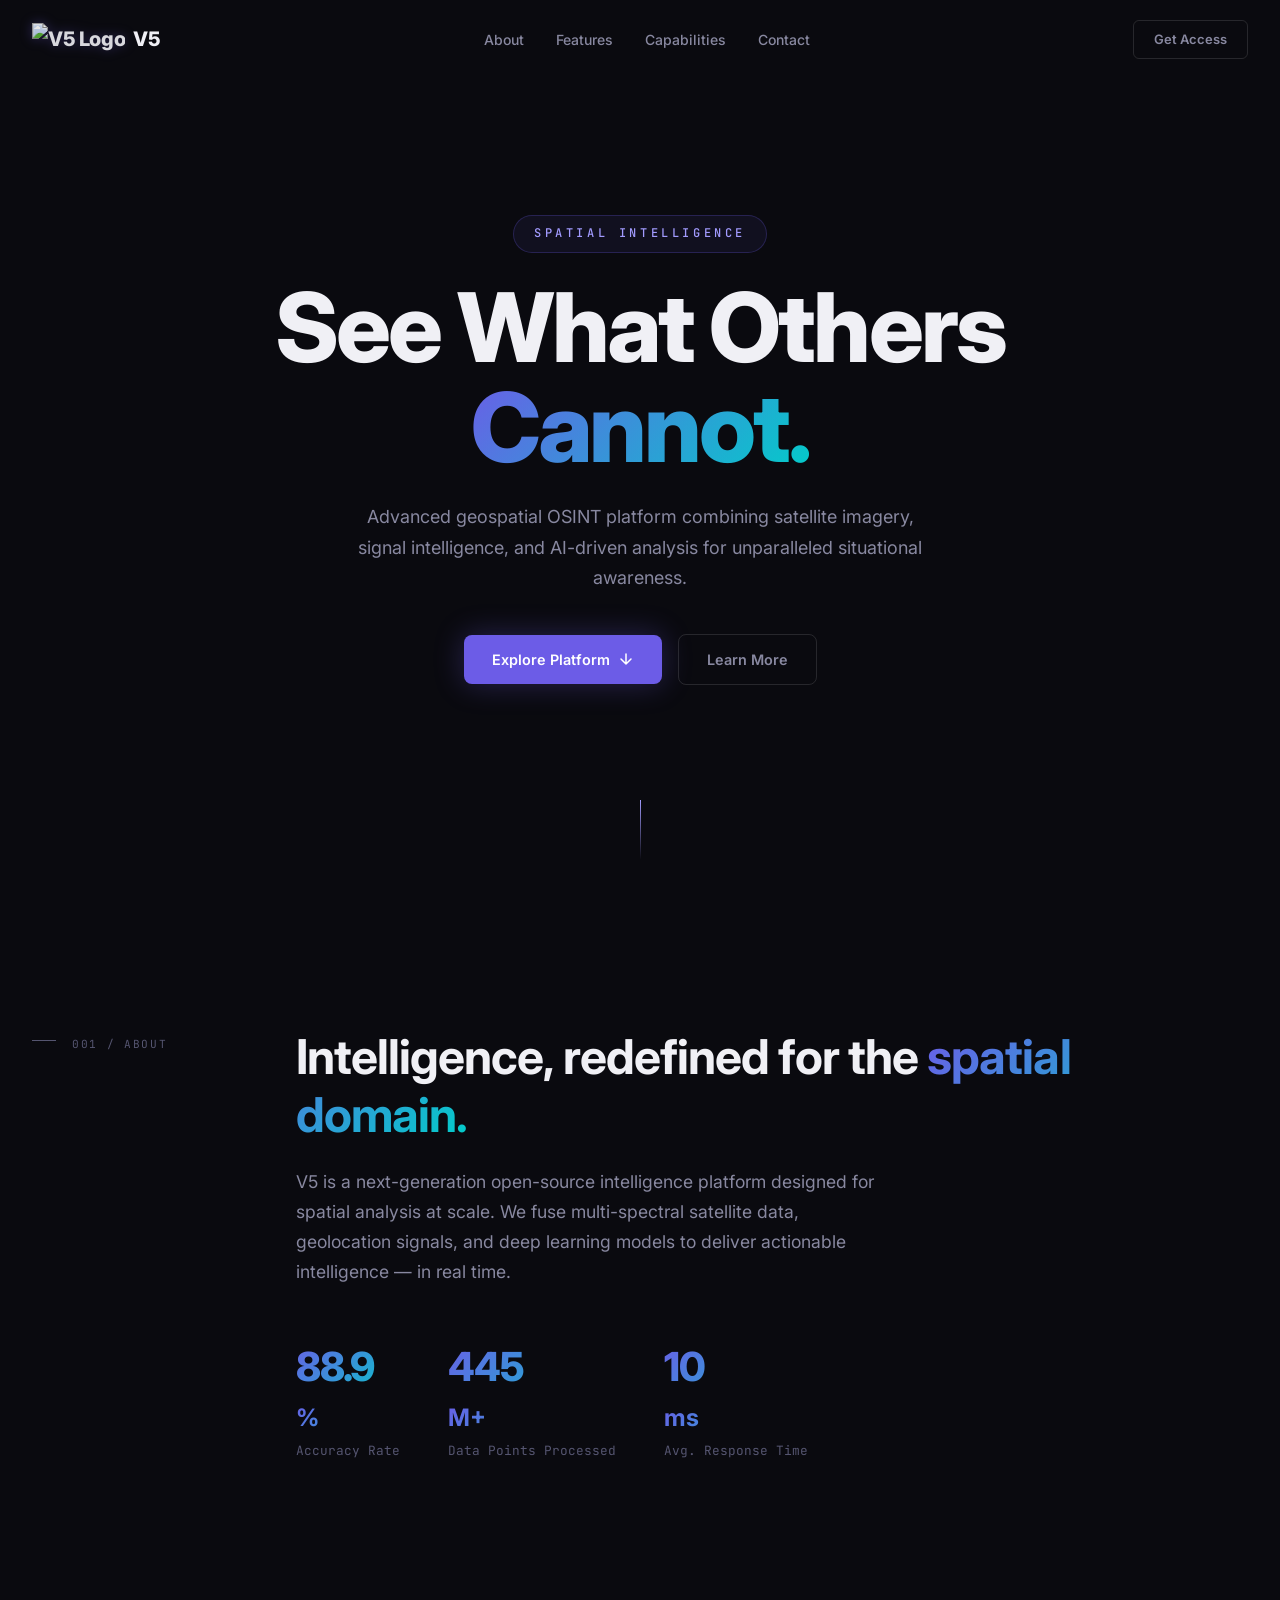
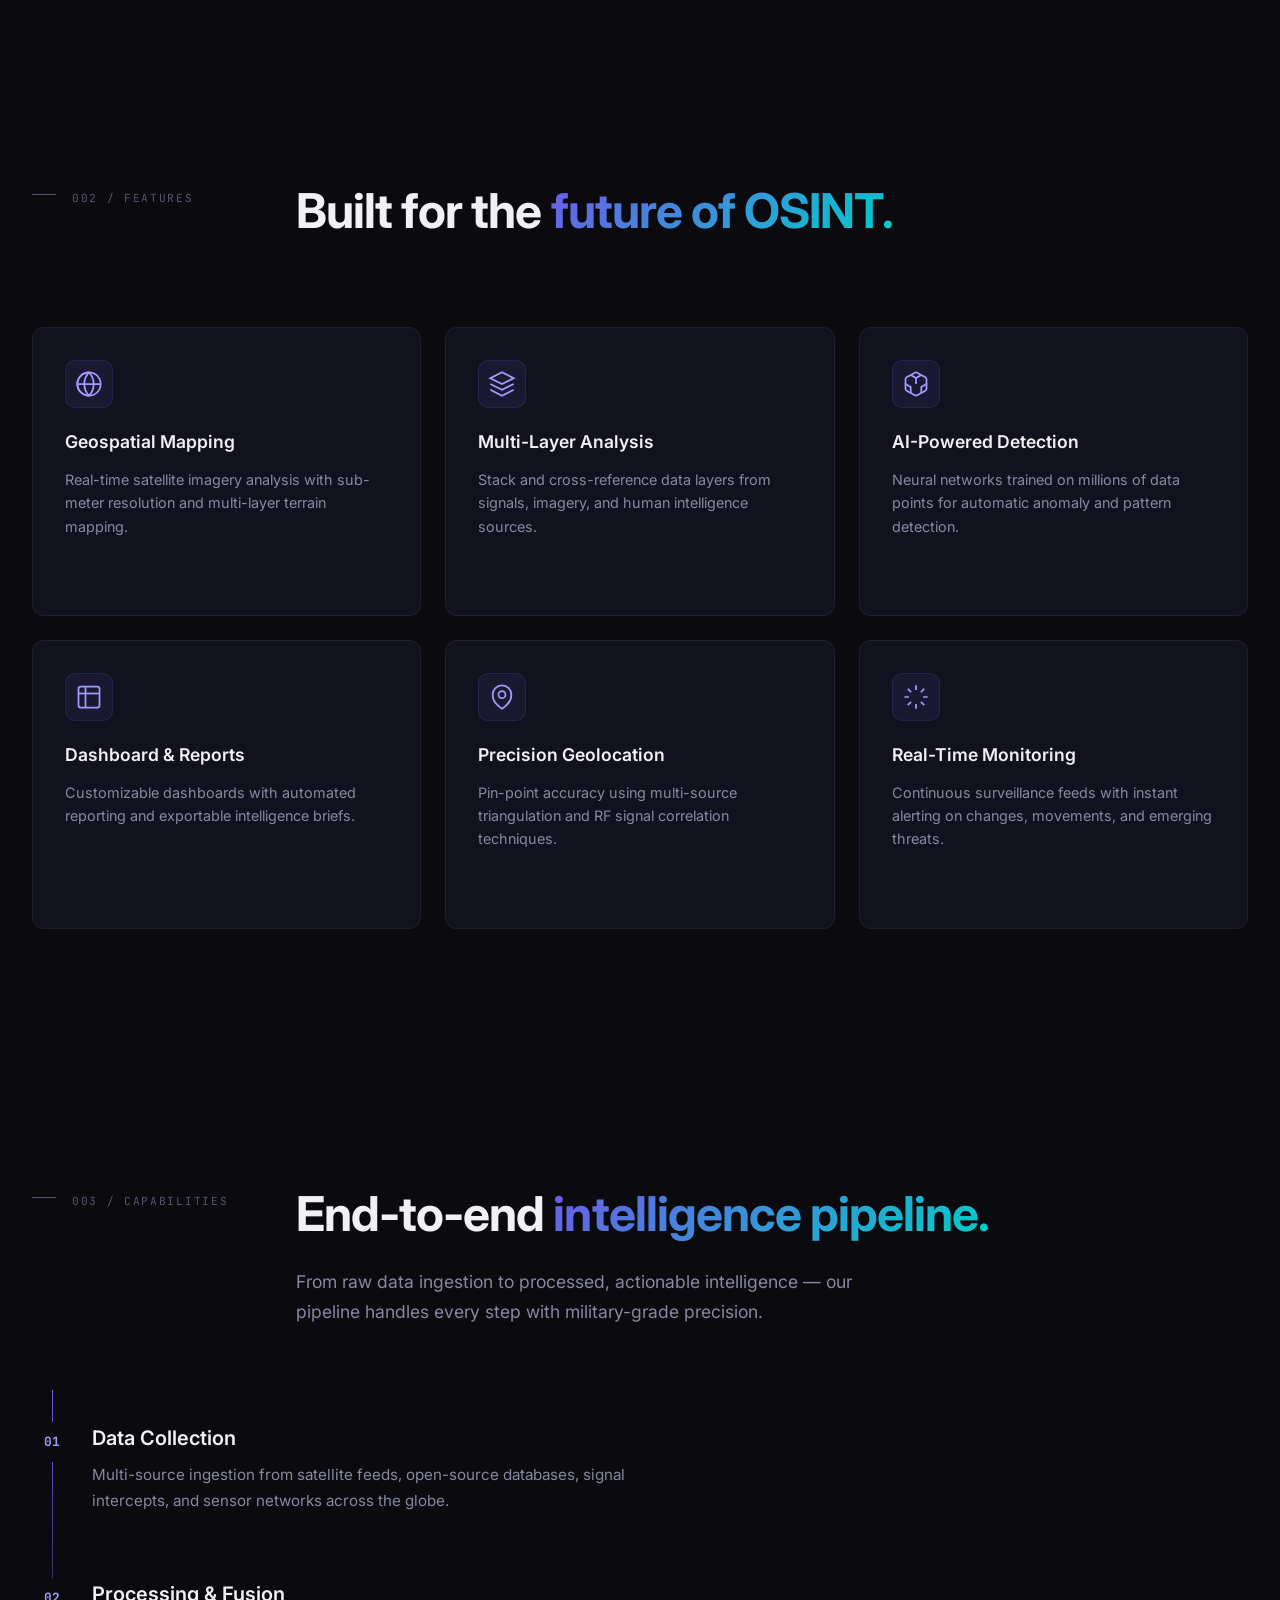
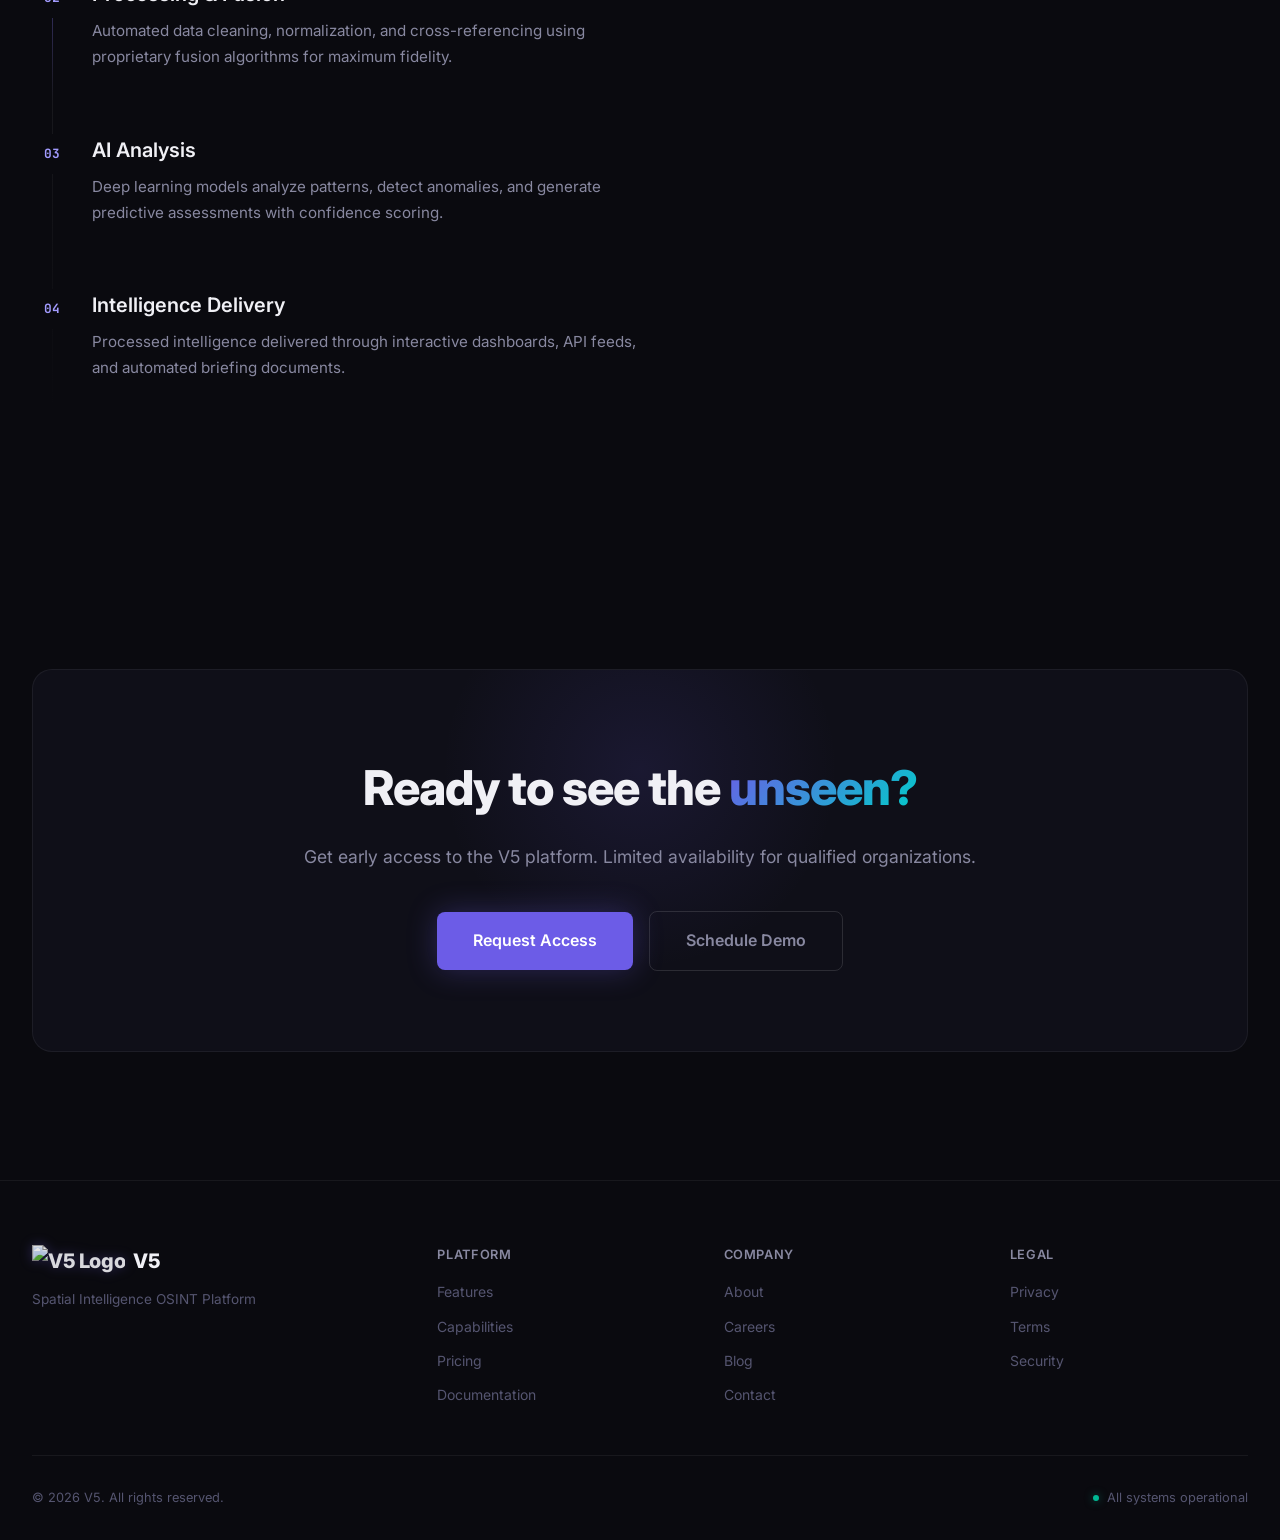
==== index.html @ b701ec05 "initial commit" ====
<!DOCTYPE html>
<html lang="en">
<head>
    <meta charset="UTF-8">
    <meta name="viewport" content="width=device-width, initial-scale=1.0">
    <title>V5 — Spatial Intelligence OSINT Platform</title>
    <link rel="icon" type="image/png" href="logo/Névtelen terv (1).png">
    <link rel="stylesheet" href="styles.css">
    <link href="https://fonts.googleapis.com/css2?family=Inter:wght@300;400;500;600;700;800;900&family=JetBrains+Mono:wght@400;500;700&display=swap" rel="stylesheet">
</head>
<body>
    <!-- Navigation -->
    <nav class="navbar" id="navbar">
        <div class="nav-container">
            <a href="#" class="nav-logo">
                <img src="logo/Névtelen terv (1).png" alt="V5 Logo" class="logo-img">
                <span class="logo-text">V5</span>
            </a>
            <ul class="nav-links">
                <li><a href="#about">About</a></li>
                <li><a href="#features">Features</a></li>
                <li><a href="#capabilities">Capabilities</a></li>
                <li><a href="#contact">Contact</a></li>
            </ul>
            <a href="#contact" class="nav-cta">Get Access</a>
            <button class="mobile-toggle" id="mobileToggle" aria-label="Toggle menu">
                <span></span>
                <span></span>
                <span></span>
            </button>
        </div>
    </nav>

    <!-- Hero Section — Full Viewport Video -->
    <section class="hero" id="hero">
        <div class="hero-video-wrapper">
            <video class="hero-video" autoplay muted loop playsinline>
                <source src="mainvideo/Névtelen terv (1).mp4" type="video/mp4">
            </video>
            <div class="hero-overlay"></div>
        </div>
        <div class="hero-content">
            <div class="hero-badge fade-up">SPATIAL INTELLIGENCE</div>
            <h1 class="hero-title fade-up delay-1">
                See What Others<br>
                <span class="gradient-text">Cannot.</span>
            </h1>
            <p class="hero-subtitle fade-up delay-2">
                Advanced geospatial OSINT platform combining satellite imagery,
                signal intelligence, and AI-driven analysis for unparalleled situational awareness.
            </p>
            <div class="hero-actions fade-up delay-3">
                <a href="#features" class="btn btn-primary">
                    <span>Explore Platform</span>
                    <svg width="16" height="16" viewBox="0 0 16 16" fill="none">
                        <path d="M8 3L8 13M8 13L13 8M8 13L3 8" stroke="currentColor" stroke-width="1.5" stroke-linecap="round" stroke-linejoin="round"/>
                    </svg>
                </a>
                <a href="#about" class="btn btn-ghost">Learn More</a>
            </div>
        </div>
        <div class="scroll-indicator fade-up delay-4">
            <div class="scroll-line"></div>
        </div>
    </section>

    <!-- About Section -->
    <section class="section section-about" id="about">
        <div class="container">
            <div class="section-grid">
                <div class="section-label reveal">
                    <span class="label-line"></span>
                    <span>001 / ABOUT</span>
                </div>
                <div class="section-content">
                    <h2 class="section-title reveal">
                        Intelligence, redefined for the <span class="gradient-text">spatial domain.</span>
                    </h2>
                    <p class="section-text reveal">
                        V5 is a next-generation open-source intelligence platform designed for
                        spatial analysis at scale. We fuse multi-spectral satellite data, geolocation
                        signals, and deep learning models to deliver actionable intelligence —
                        in real time.
                    </p>
                    <div class="stats-row reveal">
                        <div class="stat">
                            <span class="stat-number" data-count="99.7">0</span><span class="stat-suffix">%</span>
                            <span class="stat-label">Accuracy Rate</span>
                        </div>
                        <div class="stat">
                            <span class="stat-number" data-count="500">0</span><span class="stat-suffix">M+</span>
                            <span class="stat-label">Data Points Processed</span>
                        </div>
                        <div class="stat">
                            <span class="stat-number" data-count="12">0</span><span class="stat-suffix">ms</span>
                            <span class="stat-label">Avg. Response Time</span>
                        </div>
                    </div>
                </div>
            </div>
        </div>
    </section>

    <!-- Features Section -->
    <section class="section section-features" id="features">
        <div class="container">
            <div class="section-grid">
                <div class="section-label reveal">
                    <span class="label-line"></span>
                    <span>002 / FEATURES</span>
                </div>
                <div class="section-content">
                    <h2 class="section-title reveal">
                        Built for the <span class="gradient-text">future of OSINT.</span>
                    </h2>
                </div>
            </div>
            <div class="features-grid">
                <div class="feature-card reveal">
                    <div class="feature-icon">
                        <svg width="28" height="28" viewBox="0 0 24 24" fill="none" stroke="currentColor" stroke-width="1.5">
                            <circle cx="12" cy="12" r="10"/>
                            <path d="M12 2C6.5 2 2 6.5 2 12s4.5 10 10 10"/>
                            <path d="M2 12h20"/>
                            <path d="M12 2c2.5 2.5 4 6 4 10s-1.5 7.5-4 10"/>
                            <path d="M12 2c-2.5 2.5-4 6-4 10s1.5 7.5 4 10"/>
                        </svg>
                    </div>
                    <h3 class="feature-title">Geospatial Mapping</h3>
                    <p class="feature-desc">Real-time satellite imagery analysis with sub-meter resolution and multi-layer terrain mapping.</p>
                    <span class="feature-link">Learn more &rarr;</span>
                </div>
                <div class="feature-card reveal">
                    <div class="feature-icon">
                        <svg width="28" height="28" viewBox="0 0 24 24" fill="none" stroke="currentColor" stroke-width="1.5">
                            <path d="M12 2L2 7l10 5 10-5-10-5z"/>
                            <path d="M2 17l10 5 10-5"/>
                            <path d="M2 12l10 5 10-5"/>
                        </svg>
                    </div>
                    <h3 class="feature-title">Multi-Layer Analysis</h3>
                    <p class="feature-desc">Stack and cross-reference data layers from signals, imagery, and human intelligence sources.</p>
                    <span class="feature-link">Learn more &rarr;</span>
                </div>
                <div class="feature-card reveal">
                    <div class="feature-icon">
                        <svg width="28" height="28" viewBox="0 0 24 24" fill="none" stroke="currentColor" stroke-width="1.5">
                            <path d="M21 16V8a2 2 0 00-1-1.73l-7-4a2 2 0 00-2 0l-7 4A2 2 0 003 8v8a2 2 0 001 1.73l7 4a2 2 0 002 0l7-4A2 2 0 0021 16z"/>
                            <polyline points="7.5,4.21 12,6.81 16.5,4.21"/>
                            <polyline points="7.5,19.79 7.5,14.6 3,12"/>
                            <polyline points="21,12 16.5,14.6 16.5,19.79"/>
                            <line x1="12" y1="6.81" x2="12" y2="12"/>
                        </svg>
                    </div>
                    <h3 class="feature-title">AI-Powered Detection</h3>
                    <p class="feature-desc">Neural networks trained on millions of data points for automatic anomaly and pattern detection.</p>
                    <span class="feature-link">Learn more &rarr;</span>
                </div>
                <div class="feature-card reveal">
                    <div class="feature-icon">
                        <svg width="28" height="28" viewBox="0 0 24 24" fill="none" stroke="currentColor" stroke-width="1.5">
                            <rect x="3" y="3" width="18" height="18" rx="2"/>
                            <path d="M3 9h18"/>
                            <path d="M9 3v18"/>
                        </svg>
                    </div>
                    <h3 class="feature-title">Dashboard & Reports</h3>
                    <p class="feature-desc">Customizable dashboards with automated reporting and exportable intelligence briefs.</p>
                    <span class="feature-link">Learn more &rarr;</span>
                </div>
                <div class="feature-card reveal">
                    <div class="feature-icon">
                        <svg width="28" height="28" viewBox="0 0 24 24" fill="none" stroke="currentColor" stroke-width="1.5">
                            <path d="M12 22s-8-4.5-8-11.8A8 8 0 0112 2a8 8 0 018 8.2c0 7.3-8 11.8-8 11.8z"/>
                            <circle cx="12" cy="10" r="3"/>
                        </svg>
                    </div>
                    <h3 class="feature-title">Precision Geolocation</h3>
                    <p class="feature-desc">Pin-point accuracy using multi-source triangulation and RF signal correlation techniques.</p>
                    <span class="feature-link">Learn more &rarr;</span>
                </div>
                <div class="feature-card reveal">
                    <div class="feature-icon">
                        <svg width="28" height="28" viewBox="0 0 24 24" fill="none" stroke="currentColor" stroke-width="1.5">
                            <path d="M12 2v4M12 18v4M4.93 4.93l2.83 2.83M16.24 16.24l2.83 2.83M2 12h4M18 12h4M4.93 19.07l2.83-2.83M16.24 7.76l2.83-2.83"/>
                        </svg>
                    </div>
                    <h3 class="feature-title">Real-Time Monitoring</h3>
                    <p class="feature-desc">Continuous surveillance feeds with instant alerting on changes, movements, and emerging threats.</p>
                    <span class="feature-link">Learn more &rarr;</span>
                </div>
            </div>
        </div>
    </section>

    <!-- Capabilities Section -->
    <section class="section section-capabilities" id="capabilities">
        <div class="container">
            <div class="section-grid">
                <div class="section-label reveal">
                    <span class="label-line"></span>
                    <span>003 / CAPABILITIES</span>
                </div>
                <div class="section-content">
                    <h2 class="section-title reveal">
                        End-to-end <span class="gradient-text">intelligence pipeline.</span>
                    </h2>
                    <p class="section-text reveal">
                        From raw data ingestion to processed, actionable intelligence — our pipeline
                        handles every step with military-grade precision.
                    </p>
                </div>
            </div>
            <div class="timeline">
                <div class="timeline-item reveal">
                    <div class="timeline-marker">
                        <span class="timeline-number">01</span>
                    </div>
                    <div class="timeline-content">
                        <h3>Data Collection</h3>
                        <p>Multi-source ingestion from satellite feeds, open-source databases, signal intercepts, and sensor networks across the globe.</p>
                    </div>
                </div>
                <div class="timeline-item reveal">
                    <div class="timeline-marker">
                        <span class="timeline-number">02</span>
                    </div>
                    <div class="timeline-content">
                        <h3>Processing & Fusion</h3>
                        <p>Automated data cleaning, normalization, and cross-referencing using proprietary fusion algorithms for maximum fidelity.</p>
                    </div>
                </div>
                <div class="timeline-item reveal">
                    <div class="timeline-marker">
                        <span class="timeline-number">03</span>
                    </div>
                    <div class="timeline-content">
                        <h3>AI Analysis</h3>
                        <p>Deep learning models analyze patterns, detect anomalies, and generate predictive assessments with confidence scoring.</p>
                    </div>
                </div>
                <div class="timeline-item reveal">
                    <div class="timeline-marker">
                        <span class="timeline-number">04</span>
                    </div>
                    <div class="timeline-content">
                        <h3>Intelligence Delivery</h3>
                        <p>Processed intelligence delivered through interactive dashboards, API feeds, and automated briefing documents.</p>
                    </div>
                </div>
            </div>
        </div>
    </section>

    <!-- CTA / Contact Section -->
    <section class="section section-contact" id="contact">
        <div class="container">
            <div class="cta-block reveal">
                <div class="cta-glow"></div>
                <h2 class="cta-title">Ready to see the <span class="gradient-text">unseen?</span></h2>
                <p class="cta-text">
                    Get early access to the V5 platform. Limited availability for qualified organizations.
                </p>
                <div class="cta-actions">
                    <a href="#" class="btn btn-primary btn-lg">Request Access</a>
                    <a href="#" class="btn btn-ghost btn-lg">Schedule Demo</a>
                </div>
            </div>
        </div>
    </section>

    <!-- Footer -->
    <footer class="footer">
        <div class="container">
            <div class="footer-grid">
                <div class="footer-brand">
                    <a href="#" class="nav-logo">
                        <img src="logo/Névtelen terv (1).png" alt="V5 Logo" class="logo-img">
                        <span class="logo-text">V5</span>
                    </a>
                    <p class="footer-tagline">Spatial Intelligence OSINT Platform</p>
                </div>
                <div class="footer-links">
                    <h4>Platform</h4>
                    <a href="#">Features</a>
                    <a href="#">Capabilities</a>
                    <a href="#">Pricing</a>
                    <a href="#">Documentation</a>
                </div>
                <div class="footer-links">
                    <h4>Company</h4>
                    <a href="#">About</a>
                    <a href="#">Careers</a>
                    <a href="#">Blog</a>
                    <a href="#">Contact</a>
                </div>
                <div class="footer-links">
                    <h4>Legal</h4>
                    <a href="#">Privacy</a>
                    <a href="#">Terms</a>
                    <a href="#">Security</a>
                </div>
            </div>
            <div class="footer-bottom">
                <span>&copy; 2026 V5. All rights reserved.</span>
                <span class="footer-status">
                    <span class="status-dot"></span>
                    All systems operational
                </span>
            </div>
        </div>
    </footer>

    <script src="script.js"></script>
</body>
</html>
---- styles.css ----
/* ===== RESET & BASE ===== */
*, *::before, *::after {
    margin: 0;
    padding: 0;
    box-sizing: border-box;
}

:root {
    --bg-primary: #0a0a0f;
    --bg-secondary: #0f0f18;
    --bg-card: #12121e;
    --bg-card-hover: #181828;
    --border: rgba(255, 255, 255, 0.06);
    --border-hover: rgba(255, 255, 255, 0.12);
    --text-primary: #f0f0f5;
    --text-secondary: #8888a0;
    --text-muted: #555570;
    --accent: #6c5ce7;
    --accent-light: #a29bfe;
    --accent-glow: rgba(108, 92, 231, 0.3);
    --gradient: linear-gradient(135deg, #6c5ce7, #00cec9, #6c5ce7);
    --font-main: 'Inter', -apple-system, BlinkMacSystemFont, sans-serif;
    --font-mono: 'JetBrains Mono', monospace;
    --ease-out: cubic-bezier(0.16, 1, 0.3, 1);
    --ease-spring: cubic-bezier(0.34, 1.56, 0.64, 1);
}

html {
    scroll-behavior: smooth;
    font-size: 16px;
    -webkit-font-smoothing: antialiased;
    -moz-osx-font-smoothing: grayscale;
}

body {
    font-family: var(--font-main);
    background: var(--bg-primary);
    color: var(--text-primary);
    overflow-x: hidden;
    line-height: 1.6;
}

a {
    color: inherit;
    text-decoration: none;
}

/* ===== NAVIGATION ===== */
.navbar {
    position: fixed;
    top: 0;
    left: 0;
    right: 0;
    z-index: 1000;
    padding: 1.25rem 0;
    transition: all 0.4s var(--ease-out);
}

.navbar.scrolled {
    background: rgba(10, 10, 15, 0.85);
    backdrop-filter: blur(20px);
    -webkit-backdrop-filter: blur(20px);
    border-bottom: 1px solid var(--border);
    padding: 0.75rem 0;
}

.nav-container {
    max-width: 1280px;
    margin: 0 auto;
    padding: 0 2rem;
    display: flex;
    align-items: center;
    justify-content: space-between;
}

.nav-logo {
    display: flex;
    align-items: center;
    gap: 0.5rem;
    font-weight: 800;
    font-size: 1.25rem;
    letter-spacing: -0.02em;
}

.logo-img {
    height: 32px;
    width: auto;
    filter: brightness(0.9) drop-shadow(0 0 6px var(--accent-glow));
    transition: filter 0.3s ease;
}

.nav-logo:hover .logo-img {
    filter: brightness(1.1) drop-shadow(0 0 12px var(--accent-glow));
}

.nav-links {
    display: flex;
    list-style: none;
    gap: 2rem;
}

.nav-links a {
    font-size: 0.875rem;
    color: var(--text-secondary);
    font-weight: 500;
    transition: color 0.3s;
    position: relative;
}

.nav-links a::after {
    content: '';
    position: absolute;
    bottom: -4px;
    left: 0;
    width: 0;
    height: 1px;
    background: var(--accent-light);
    transition: width 0.3s var(--ease-out);
}

.nav-links a:hover {
    color: var(--text-primary);
}

.nav-links a:hover::after {
    width: 100%;
}

.nav-cta {
    font-size: 0.8125rem;
    font-weight: 600;
    padding: 0.5rem 1.25rem;
    border: 1px solid var(--border-hover);
    border-radius: 6px;
    transition: all 0.3s;
    color: var(--text-secondary);
}

.nav-cta:hover {
    border-color: var(--accent);
    color: var(--text-primary);
    box-shadow: 0 0 20px var(--accent-glow);
}

.mobile-toggle {
    display: none;
    flex-direction: column;
    gap: 5px;
    background: none;
    border: none;
    cursor: pointer;
    padding: 4px;
}

.mobile-toggle span {
    display: block;
    width: 22px;
    height: 1.5px;
    background: var(--text-secondary);
    transition: all 0.3s;
}

/* ===== HERO ===== */
.hero {
    position: relative;
    width: 100%;
    height: 100vh;
    display: flex;
    align-items: center;
    justify-content: center;
    overflow: hidden;
}

.hero-video-wrapper {
    position: absolute;
    inset: 0;
    z-index: 0;
}

.hero-video {
    width: 100%;
    height: 100%;
    object-fit: cover;
}

.hero-overlay {
    position: absolute;
    inset: 0;
    background:
        linear-gradient(180deg, rgba(10, 10, 15, 0.3) 0%, rgba(10, 10, 15, 0.1) 40%, rgba(10, 10, 15, 0.6) 80%, rgba(10, 10, 15, 1) 100%),
        radial-gradient(ellipse at center, transparent 0%, rgba(10, 10, 15, 0.4) 100%);
}

.hero-content {
    position: relative;
    z-index: 2;
    text-align: center;
    max-width: 820px;
    padding: 0 2rem;
}

.hero-badge {
    display: inline-block;
    font-family: var(--font-mono);
    font-size: 0.75rem;
    font-weight: 500;
    letter-spacing: 0.3em;
    color: var(--accent-light);
    padding: 0.5rem 1.25rem;
    border: 1px solid rgba(108, 92, 231, 0.25);
    border-radius: 100px;
    margin-bottom: 1.5rem;
    background: rgba(108, 92, 231, 0.08);
}

.hero-title {
    font-size: clamp(3rem, 8vw, 6rem);
    font-weight: 800;
    letter-spacing: -0.03em;
    line-height: 1.05;
    margin-bottom: 1.5rem;
}

.gradient-text {
    background: var(--gradient);
    background-size: 200% 200%;
    -webkit-background-clip: text;
    -webkit-text-fill-color: transparent;
    background-clip: text;
    animation: gradientShift 6s ease-in-out infinite;
}

@keyframes gradientShift {
    0%, 100% { background-position: 0% 50%; }
    50% { background-position: 100% 50%; }
}

.hero-subtitle {
    font-size: 1.125rem;
    color: var(--text-secondary);
    max-width: 580px;
    margin: 0 auto 2.5rem;
    line-height: 1.7;
}

.hero-actions {
    display: flex;
    align-items: center;
    justify-content: center;
    gap: 1rem;
}

/* ===== BUTTONS ===== */
.btn {
    display: inline-flex;
    align-items: center;
    gap: 0.5rem;
    font-family: var(--font-main);
    font-size: 0.9rem;
    font-weight: 600;
    padding: 0.8rem 1.75rem;
    border-radius: 8px;
    transition: all 0.3s var(--ease-out);
    cursor: pointer;
    border: none;
}

.btn-primary {
    background: var(--accent);
    color: #fff;
    box-shadow: 0 0 30px var(--accent-glow);
}

.btn-primary:hover {
    background: #7c6df7;
    transform: translateY(-2px);
    box-shadow: 0 0 50px var(--accent-glow), 0 10px 30px rgba(108, 92, 231, 0.2);
}

.btn-ghost {
    background: transparent;
    color: var(--text-secondary);
    border: 1px solid var(--border-hover);
}

.btn-ghost:hover {
    color: var(--text-primary);
    border-color: rgba(255, 255, 255, 0.25);
    background: rgba(255, 255, 255, 0.03);
}

.btn-lg {
    padding: 1rem 2.25rem;
    font-size: 1rem;
}

/* ===== SCROLL INDICATOR ===== */
.scroll-indicator {
    position: absolute;
    bottom: 2.5rem;
    left: 50%;
    transform: translateX(-50%);
    z-index: 2;
}

.scroll-line {
    width: 1px;
    height: 60px;
    background: linear-gradient(to bottom, var(--accent-light), transparent);
    animation: scrollPulse 2s ease-in-out infinite;
}

@keyframes scrollPulse {
    0%, 100% { opacity: 1; transform: scaleY(1); }
    50% { opacity: 0.4; transform: scaleY(0.6); }
}

/* ===== SECTIONS ===== */
.section {
    padding: 8rem 0;
    position: relative;
}

.container {
    max-width: 1280px;
    margin: 0 auto;
    padding: 0 2rem;
}

.section-grid {
    display: grid;
    grid-template-columns: 200px 1fr;
    gap: 4rem;
    margin-bottom: 4rem;
}

.section-label {
    font-family: var(--font-mono);
    font-size: 0.7rem;
    letter-spacing: 0.15em;
    color: var(--text-muted);
    display: flex;
    align-items: flex-start;
    gap: 1rem;
    padding-top: 0.5rem;
}

.label-line {
    display: block;
    width: 24px;
    height: 1px;
    background: var(--text-muted);
    margin-top: 0.4em;
}

.section-title {
    font-size: clamp(2rem, 4vw, 3rem);
    font-weight: 700;
    letter-spacing: -0.02em;
    line-height: 1.2;
    margin-bottom: 1.5rem;
}

.section-text {
    font-size: 1.1rem;
    color: var(--text-secondary);
    max-width: 600px;
    line-height: 1.7;
}

/* ===== STATS ===== */
.stats-row {
    display: flex;
    gap: 3rem;
    margin-top: 3rem;
}

.stat {
    display: flex;
    flex-direction: column;
}

.stat-number {
    font-size: 2.5rem;
    font-weight: 800;
    letter-spacing: -0.03em;
    background: var(--gradient);
    background-size: 200% 200%;
    -webkit-background-clip: text;
    -webkit-text-fill-color: transparent;
    background-clip: text;
    animation: gradientShift 6s ease-in-out infinite;
}

.stat-suffix {
    font-size: 1.5rem;
    font-weight: 700;
    background: var(--gradient);
    background-size: 200% 200%;
    -webkit-background-clip: text;
    -webkit-text-fill-color: transparent;
    background-clip: text;
    animation: gradientShift 6s ease-in-out infinite;
}

.stat-label {
    font-size: 0.8rem;
    color: var(--text-muted);
    font-family: var(--font-mono);
    margin-top: 0.25rem;
}

/* ===== FEATURES GRID ===== */
.features-grid {
    display: grid;
    grid-template-columns: repeat(3, 1fr);
    gap: 1.5rem;
}

.feature-card {
    background: var(--bg-card);
    border: 1px solid var(--border);
    border-radius: 12px;
    padding: 2rem;
    transition: all 0.4s var(--ease-out);
    position: relative;
    overflow: hidden;
}

.feature-card::before {
    content: '';
    position: absolute;
    top: 0;
    left: 0;
    right: 0;
    height: 1px;
    background: linear-gradient(90deg, transparent, var(--accent-light), transparent);
    opacity: 0;
    transition: opacity 0.4s;
}

.feature-card:hover {
    background: var(--bg-card-hover);
    border-color: var(--border-hover);
    transform: translateY(-4px);
}

.feature-card:hover::before {
    opacity: 0.5;
}

.feature-icon {
    width: 48px;
    height: 48px;
    display: flex;
    align-items: center;
    justify-content: center;
    border-radius: 10px;
    background: rgba(108, 92, 231, 0.1);
    border: 1px solid rgba(108, 92, 231, 0.15);
    color: var(--accent-light);
    margin-bottom: 1.25rem;
}

.feature-title {
    font-size: 1.1rem;
    font-weight: 600;
    margin-bottom: 0.75rem;
}

.feature-desc {
    font-size: 0.9rem;
    color: var(--text-secondary);
    line-height: 1.6;
    margin-bottom: 1.25rem;
}

.feature-link {
    font-size: 0.8rem;
    color: var(--accent-light);
    font-weight: 500;
    opacity: 0;
    transform: translateX(-8px);
    transition: all 0.3s var(--ease-out);
}

.feature-card:hover .feature-link {
    opacity: 1;
    transform: translateX(0);
}

/* ===== TIMELINE ===== */
.timeline {
    display: flex;
    flex-direction: column;
    gap: 0;
    position: relative;
    padding-left: 60px;
}

.timeline::before {
    content: '';
    position: absolute;
    left: 20px;
    top: 0;
    bottom: 0;
    width: 1px;
    background: linear-gradient(to bottom, var(--accent), var(--border), transparent);
}

.timeline-item {
    display: flex;
    gap: 2rem;
    padding: 2rem 0;
    position: relative;
}

.timeline-marker {
    position: absolute;
    left: -60px;
    top: 2rem;
    width: 40px;
    height: 40px;
    display: flex;
    align-items: center;
    justify-content: center;
    background: var(--bg-primary);
    z-index: 1;
}

.timeline-number {
    font-family: var(--font-mono);
    font-size: 0.8rem;
    font-weight: 700;
    color: var(--accent-light);
}

.timeline-content h3 {
    font-size: 1.25rem;
    font-weight: 600;
    margin-bottom: 0.5rem;
}

.timeline-content p {
    color: var(--text-secondary);
    font-size: 0.95rem;
    line-height: 1.7;
    max-width: 550px;
}

/* ===== CTA BLOCK ===== */
.cta-block {
    position: relative;
    text-align: center;
    padding: 5rem 3rem;
    border: 1px solid var(--border);
    border-radius: 20px;
    background: var(--bg-secondary);
    overflow: hidden;
}

.cta-glow {
    position: absolute;
    top: -100px;
    left: 50%;
    transform: translateX(-50%);
    width: 400px;
    height: 400px;
    background: radial-gradient(circle, var(--accent-glow), transparent 70%);
    opacity: 0.4;
    pointer-events: none;
}

.cta-title {
    font-size: clamp(2rem, 4vw, 3rem);
    font-weight: 800;
    letter-spacing: -0.02em;
    margin-bottom: 1rem;
    position: relative;
}

.cta-text {
    color: var(--text-secondary);
    font-size: 1.1rem;
    margin-bottom: 2.5rem;
    position: relative;
}

.cta-actions {
    display: flex;
    align-items: center;
    justify-content: center;
    gap: 1rem;
    position: relative;
}

/* ===== FOOTER ===== */
.footer {
    padding: 4rem 0 2rem;
    border-top: 1px solid var(--border);
}

.footer-grid {
    display: grid;
    grid-template-columns: 1.5fr 1fr 1fr 1fr;
    gap: 3rem;
    margin-bottom: 3rem;
}

.footer-tagline {
    color: var(--text-muted);
    font-size: 0.85rem;
    margin-top: 0.75rem;
}

.footer-links {
    display: flex;
    flex-direction: column;
    gap: 0.75rem;
}

.footer-links h4 {
    font-size: 0.8rem;
    font-weight: 600;
    letter-spacing: 0.05em;
    text-transform: uppercase;
    color: var(--text-secondary);
    margin-bottom: 0.25rem;
}

.footer-links a {
    font-size: 0.875rem;
    color: var(--text-muted);
    transition: color 0.3s;
}

.footer-links a:hover {
    color: var(--text-primary);
}

.footer-bottom {
    display: flex;
    align-items: center;
    justify-content: space-between;
    padding-top: 2rem;
    border-top: 1px solid var(--border);
    font-size: 0.8rem;
    color: var(--text-muted);
}

.footer-status {
    display: flex;
    align-items: center;
    gap: 0.5rem;
}

.status-dot {
    width: 6px;
    height: 6px;
    border-radius: 50%;
    background: #00b894;
    box-shadow: 0 0 8px rgba(0, 184, 148, 0.5);
    animation: statusBlink 2s ease-in-out infinite;
}

@keyframes statusBlink {
    0%, 100% { opacity: 1; }
    50% { opacity: 0.5; }
}

/* ===== REVEAL ANIMATIONS ===== */
.fade-up {
    opacity: 0;
    transform: translateY(30px);
    animation: fadeUp 0.8s var(--ease-out) forwards;
}

.delay-1 { animation-delay: 0.15s; }
.delay-2 { animation-delay: 0.3s; }
.delay-3 { animation-delay: 0.45s; }
.delay-4 { animation-delay: 0.6s; }

@keyframes fadeUp {
    to {
        opacity: 1;
        transform: translateY(0);
    }
}

.reveal {
    opacity: 0;
    transform: translateY(40px);
    transition: opacity 0.7s var(--ease-out), transform 0.7s var(--ease-out);
}

.reveal.visible {
    opacity: 1;
    transform: translateY(0);
}

/* ===== CUSTOM SCROLLBAR ===== */
::-webkit-scrollbar {
    width: 6px;
}

::-webkit-scrollbar-track {
    background: var(--bg-primary);
}

::-webkit-scrollbar-thumb {
    background: rgba(255, 255, 255, 0.1);
    border-radius: 3px;
}

::-webkit-scrollbar-thumb:hover {
    background: rgba(255, 255, 255, 0.2);
}

/* ===== RESPONSIVE ===== */
@media (max-width: 1024px) {
    .features-grid {
        grid-template-columns: repeat(2, 1fr);
    }

    .section-grid {
        grid-template-columns: 1fr;
        gap: 1.5rem;
    }

    .footer-grid {
        grid-template-columns: repeat(2, 1fr);
    }
}

@media (max-width: 768px) {
    .nav-links, .nav-cta {
        display: none;
    }

    .mobile-toggle {
        display: flex;
    }

    .hero-title {
        font-size: clamp(2.25rem, 10vw, 3.5rem);
    }

    .hero-subtitle {
        font-size: 1rem;
    }

    .features-grid {
        grid-template-columns: 1fr;
    }

    .stats-row {
        flex-direction: column;
        gap: 1.5rem;
    }

    .hero-actions, .cta-actions {
        flex-direction: column;
    }

    .btn {
        width: 100%;
        justify-content: center;
    }

    .footer-grid {
        grid-template-columns: 1fr;
    }

    .footer-bottom {
        flex-direction: column;
        gap: 0.75rem;
        text-align: center;
    }

    .section {
        padding: 5rem 0;
    }

    .timeline {
        padding-left: 50px;
    }

    .timeline-marker {
        left: -50px;
    }
}
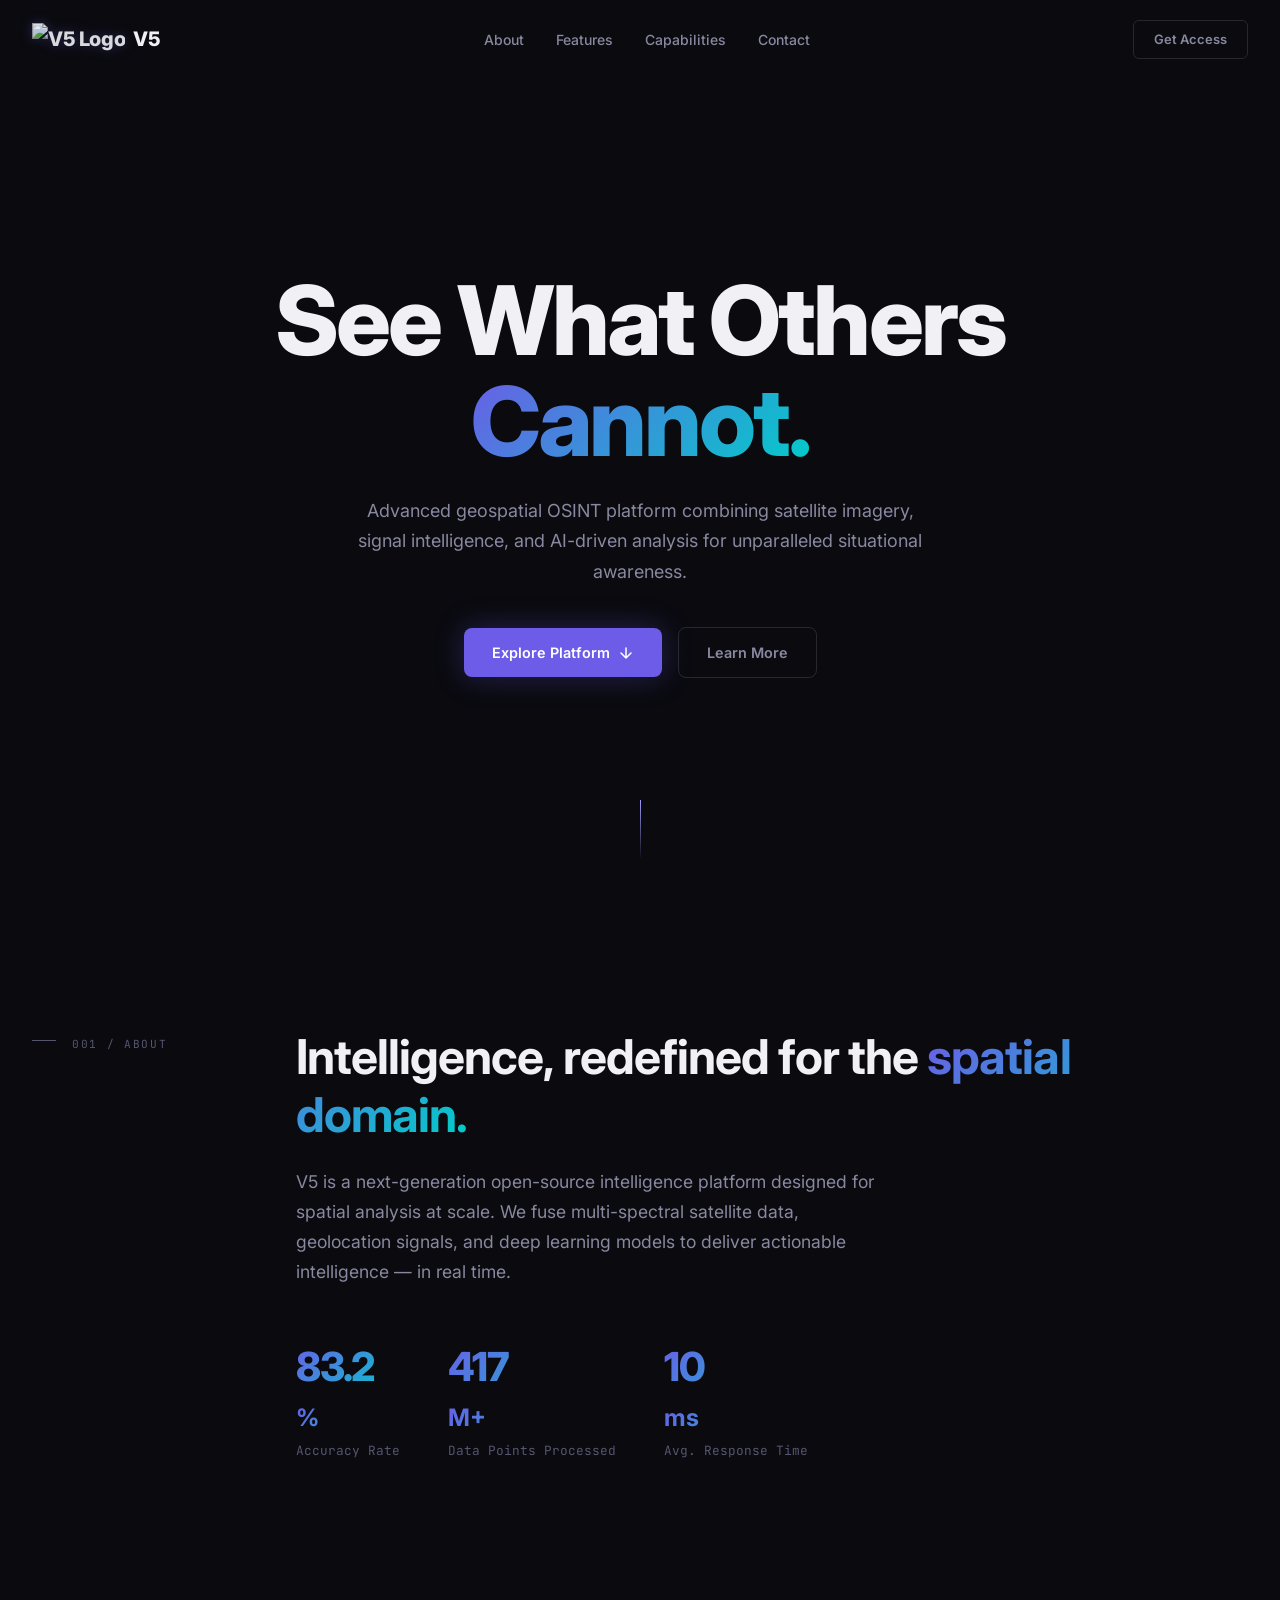
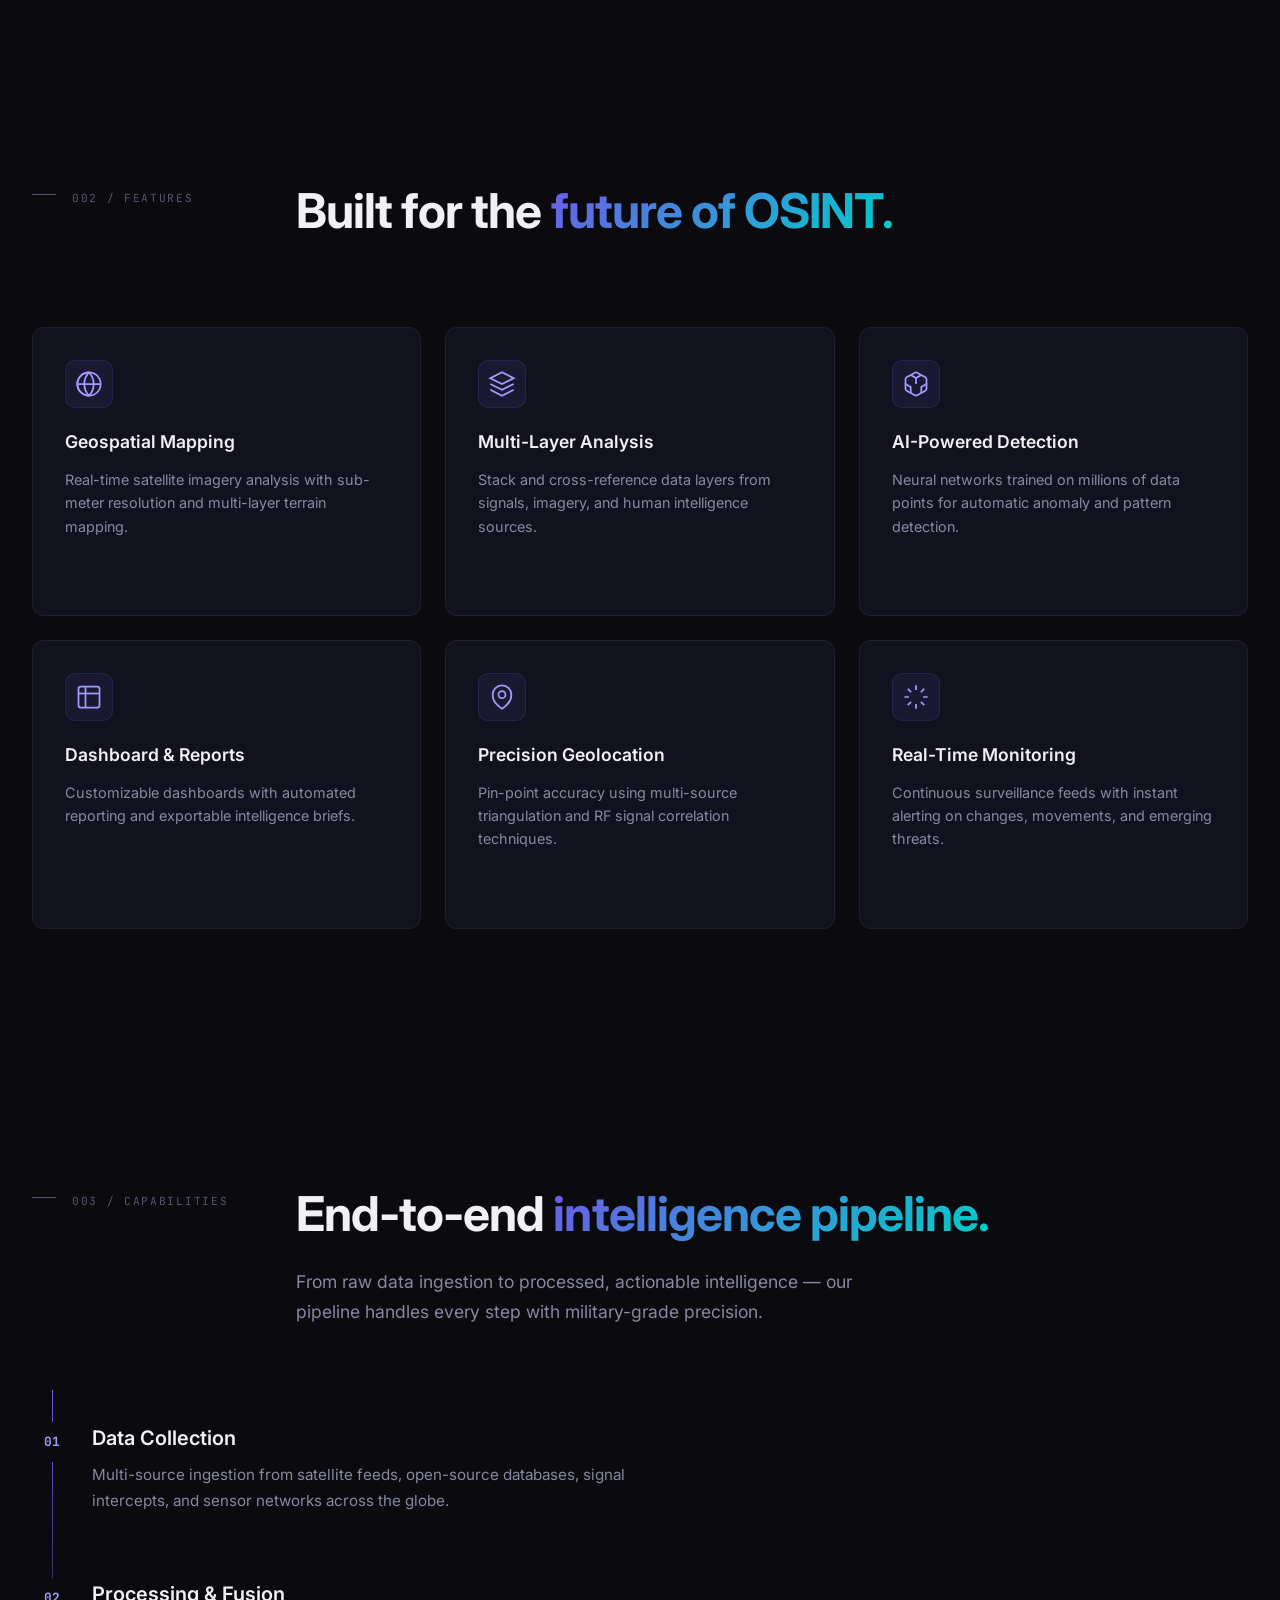
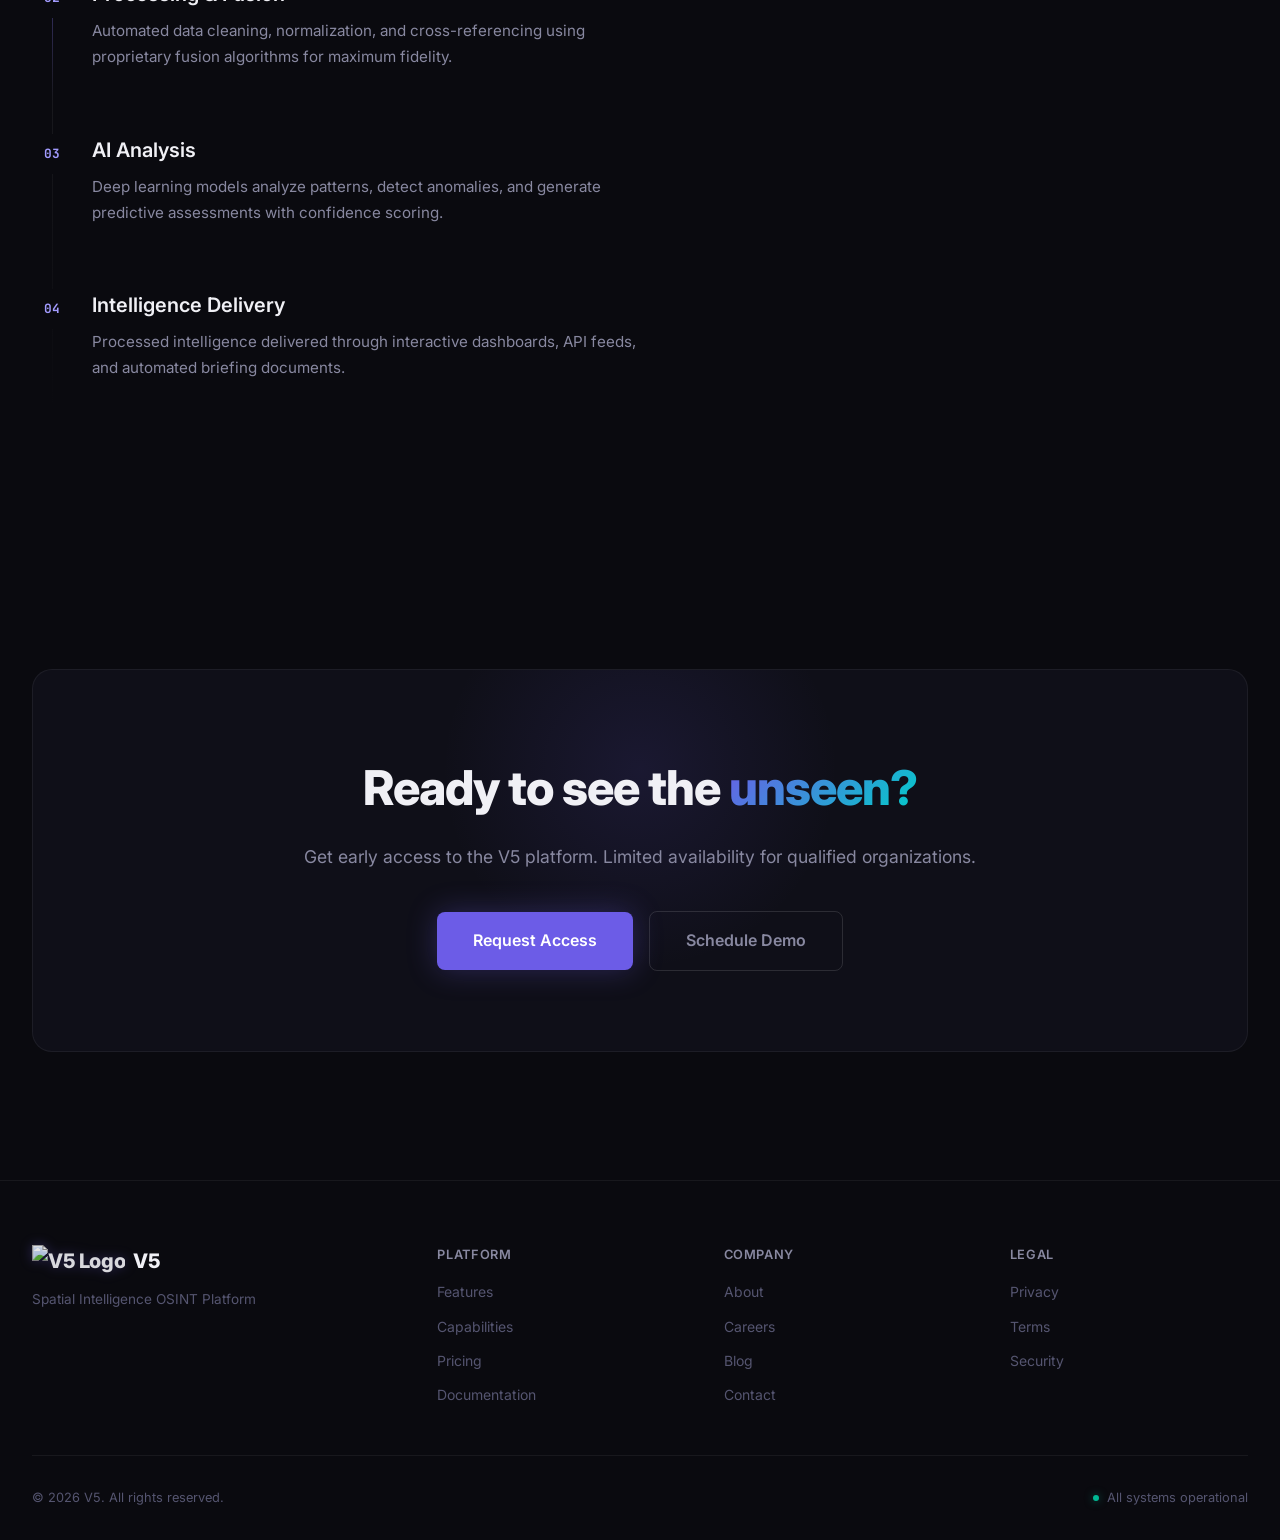
==== commit 84d17078: "describe what you changed" ====
--- a/index.html
+++ b/index.html
@@ -40,8 +40,7 @@
             <div class="hero-overlay"></div>
         </div>
         <div class="hero-content">
-            <div class="hero-badge fade-up">SPATIAL INTELLIGENCE</div>
-            <h1 class="hero-title fade-up delay-1">
+<h1 class="hero-title fade-up delay-1">
                 See What Others<br>
                 <span class="gradient-text">Cannot.</span>
             </h1>
@@ -262,7 +261,7 @@
                     Get early access to the V5 platform. Limited availability for qualified organizations.
                 </p>
                 <div class="cta-actions">
-                    <a href="#" class="btn btn-primary btn-lg">Request Access</a>
+                    <a href="https://geoplatform-chi.vercel.app/login" class="btn btn-primary btn-lg">Request Access</a>
                     <a href="#" class="btn btn-ghost btn-lg">Schedule Demo</a>
                 </div>
             </div>
--- a/styles.css
+++ b/styles.css
@@ -218,6 +218,7 @@
     font-weight: 800;
     letter-spacing: -0.03em;
     line-height: 1.05;
+    margin-top: 3rem;
     margin-bottom: 1.5rem;
 }
 
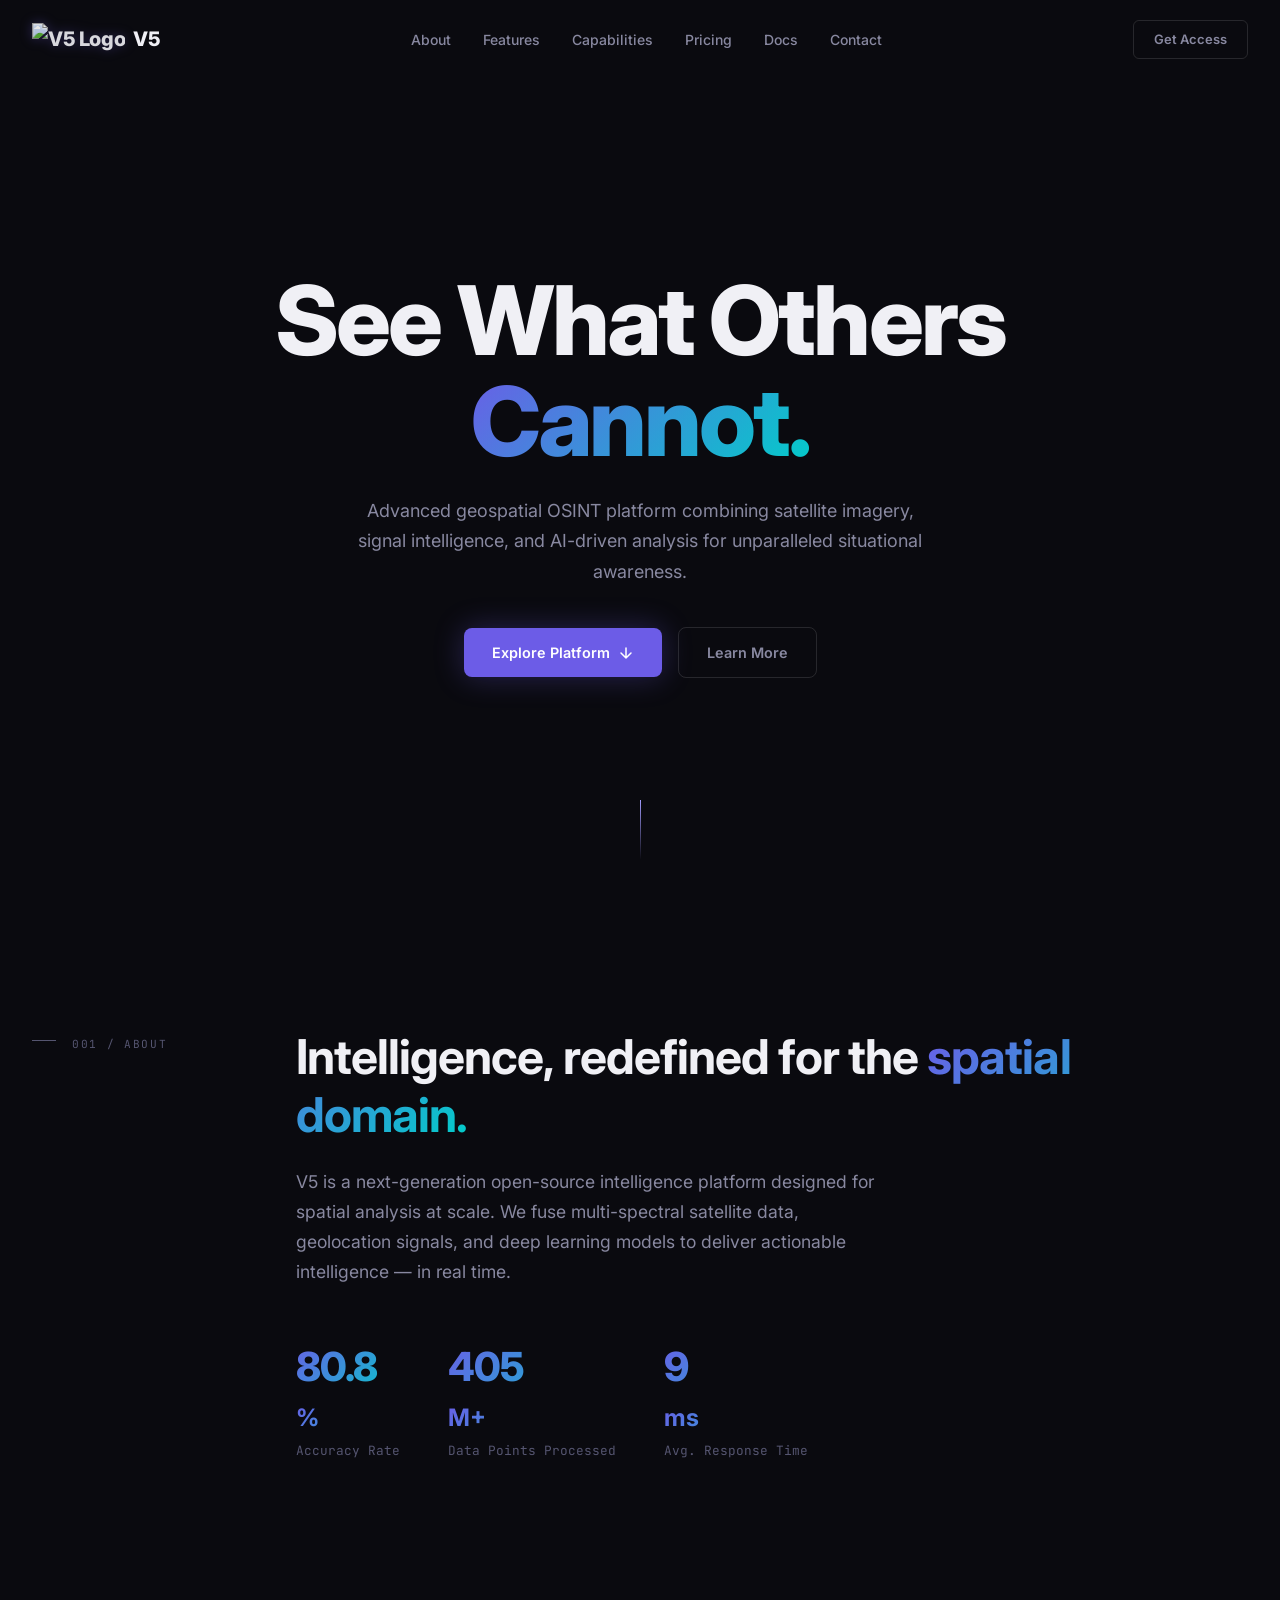
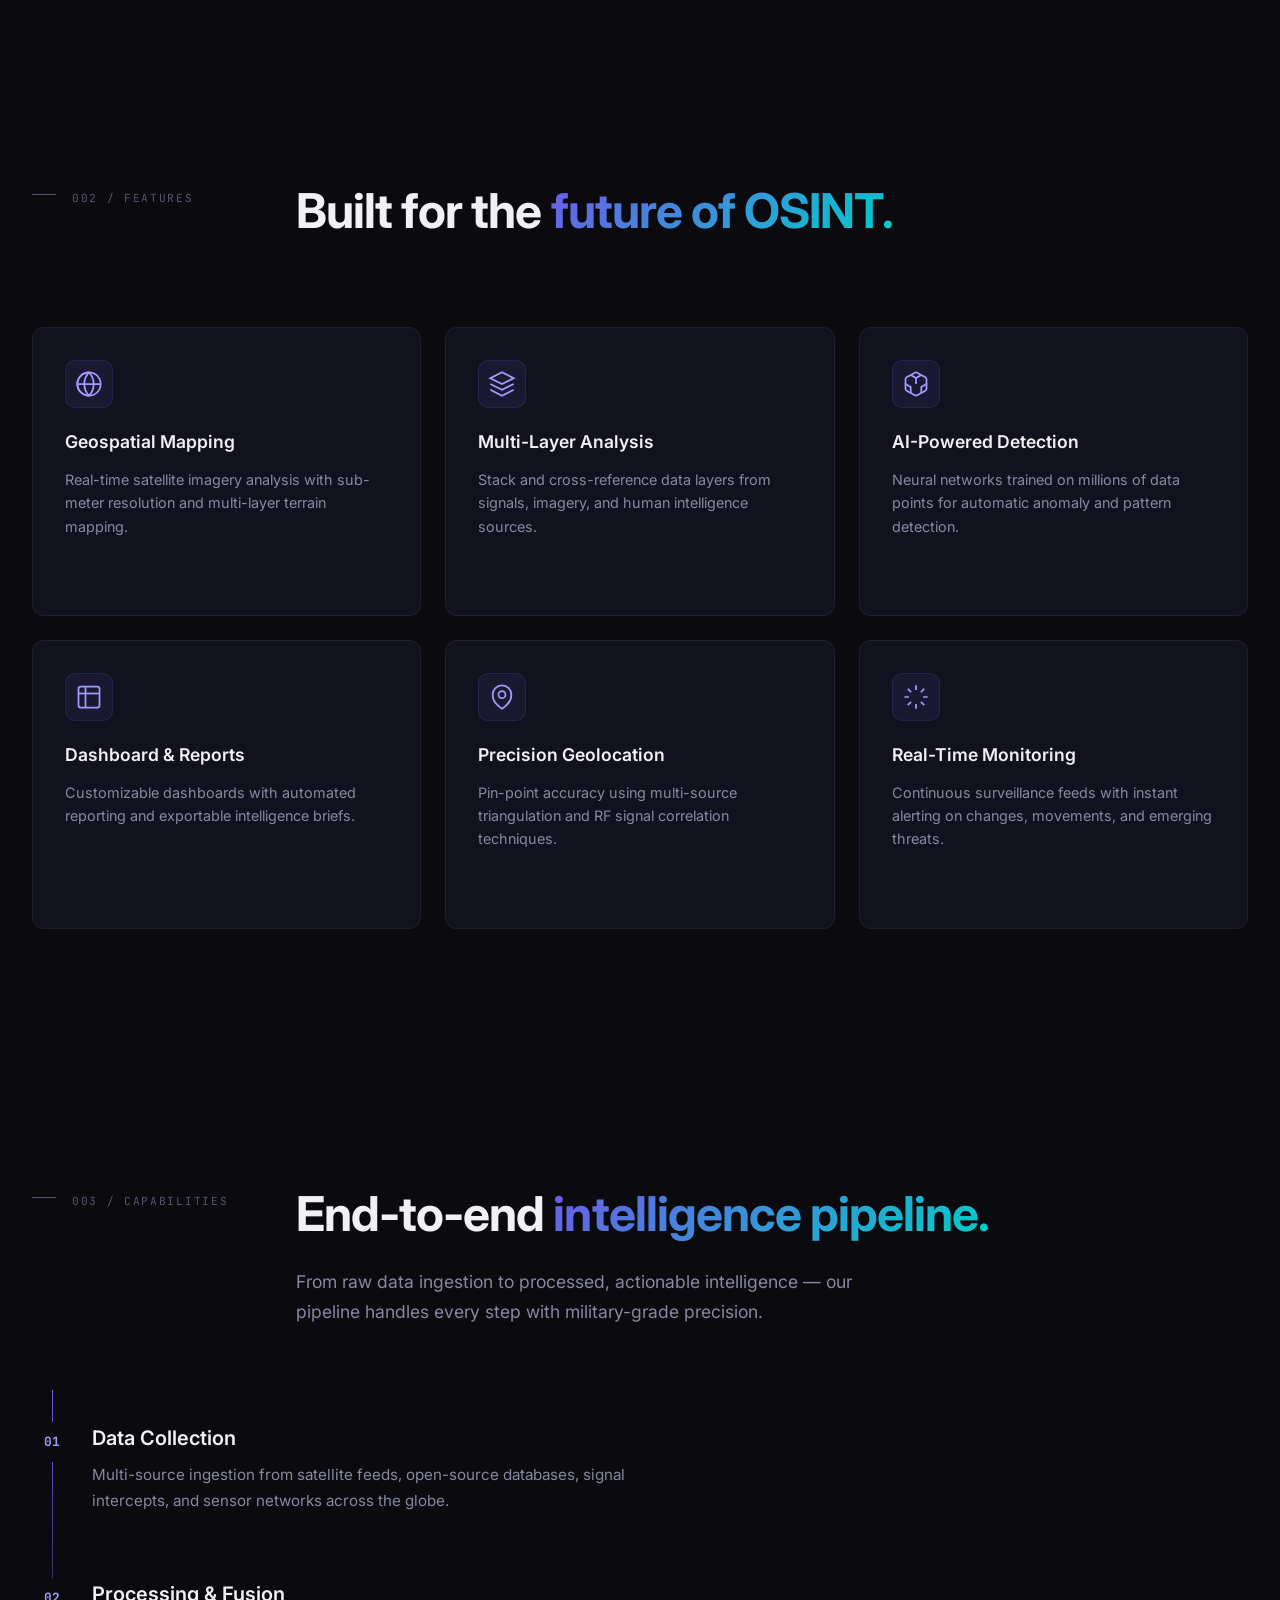
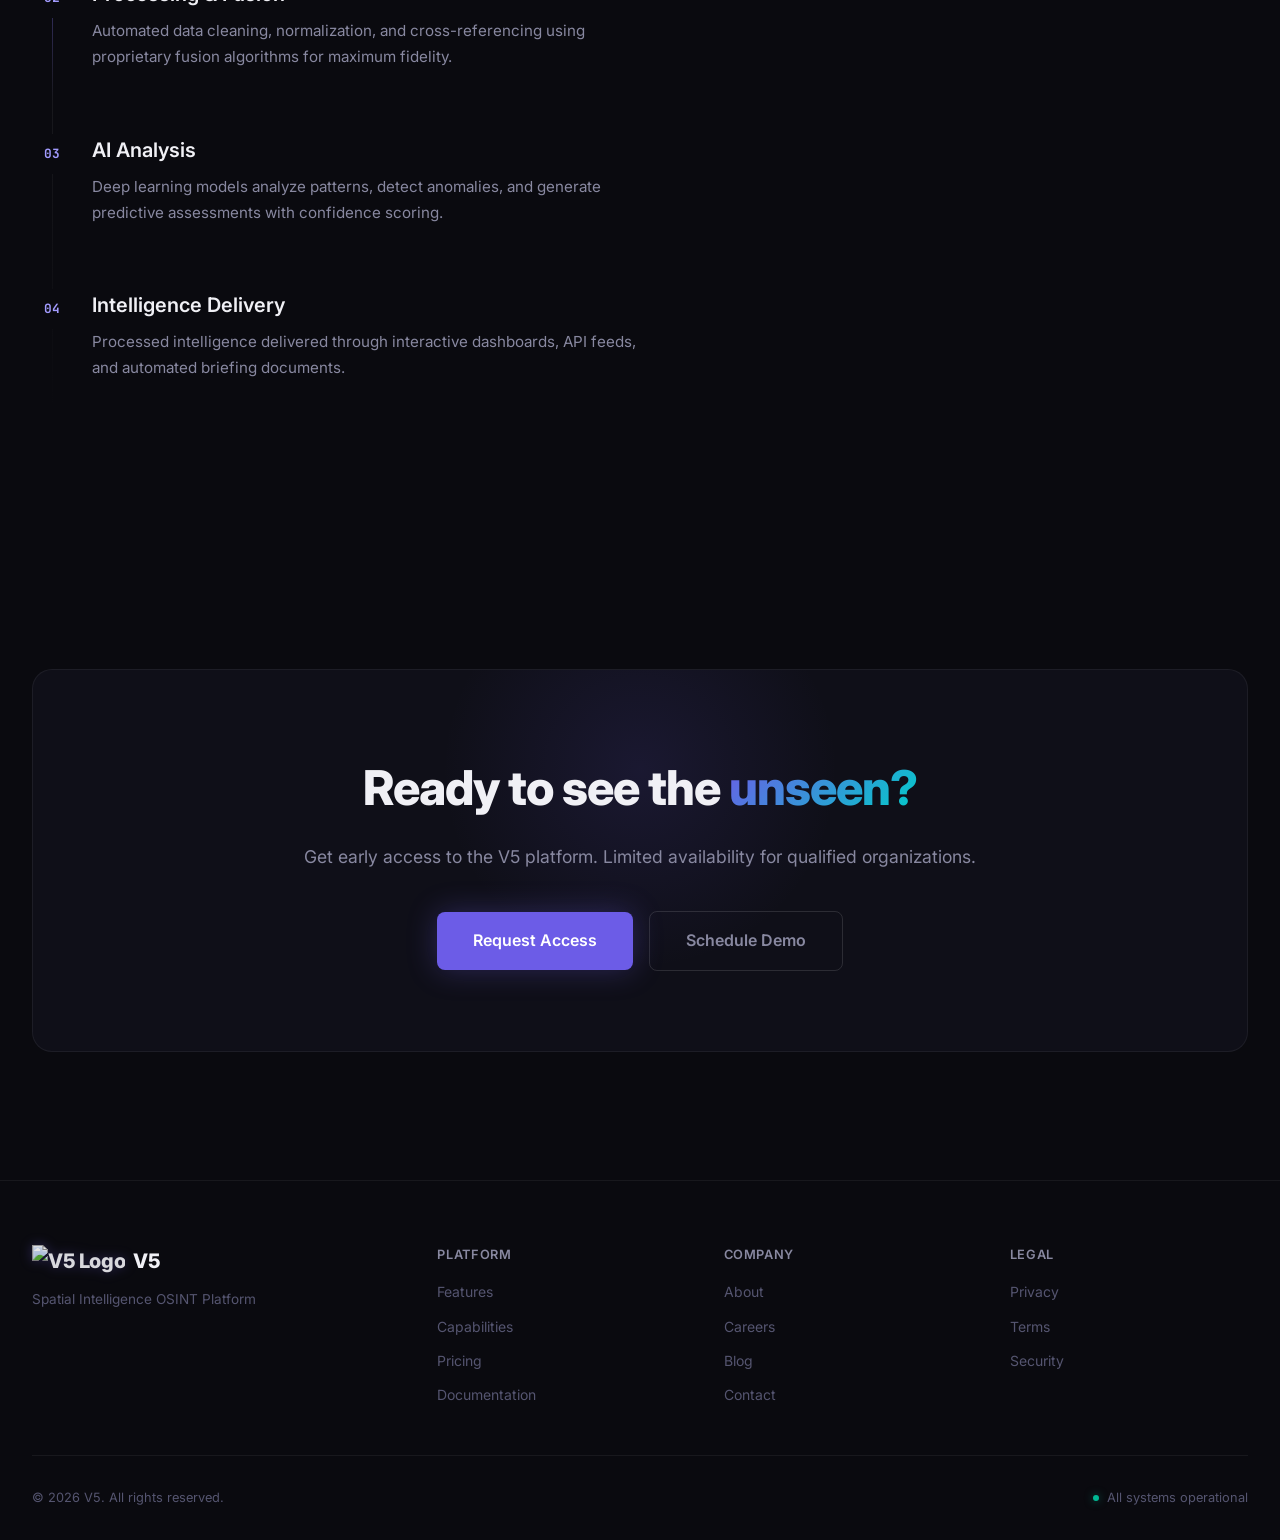
==== commit bf08e31e: "upadate" ====
--- a/index.html
+++ b/index.html
@@ -20,6 +20,8 @@
                 <li><a href="#about">About</a></li>
                 <li><a href="#features">Features</a></li>
                 <li><a href="#capabilities">Capabilities</a></li>
+                <li><a href="pricing.html">Pricing</a></li>
+                <li><a href="docs.html">Docs</a></li>
                 <li><a href="#contact">Contact</a></li>
             </ul>
             <a href="#contact" class="nav-cta">Get Access</a>
@@ -35,7 +37,7 @@
     <section class="hero" id="hero">
         <div class="hero-video-wrapper">
             <video class="hero-video" autoplay muted loop playsinline>
-                <source src="mainvideo/Névtelen terv (1).mp4" type="video/mp4">
+                <source src="mainvideo/Névtelen terv (2).mp4" type="video/mp4">
             </video>
             <div class="hero-overlay"></div>
         </div>
@@ -283,7 +285,7 @@
                     <h4>Platform</h4>
                     <a href="#">Features</a>
                     <a href="#">Capabilities</a>
-                    <a href="#">Pricing</a>
+                    <a href="pricing.html">Pricing</a>
                     <a href="#">Documentation</a>
                 </div>
                 <div class="footer-links">
